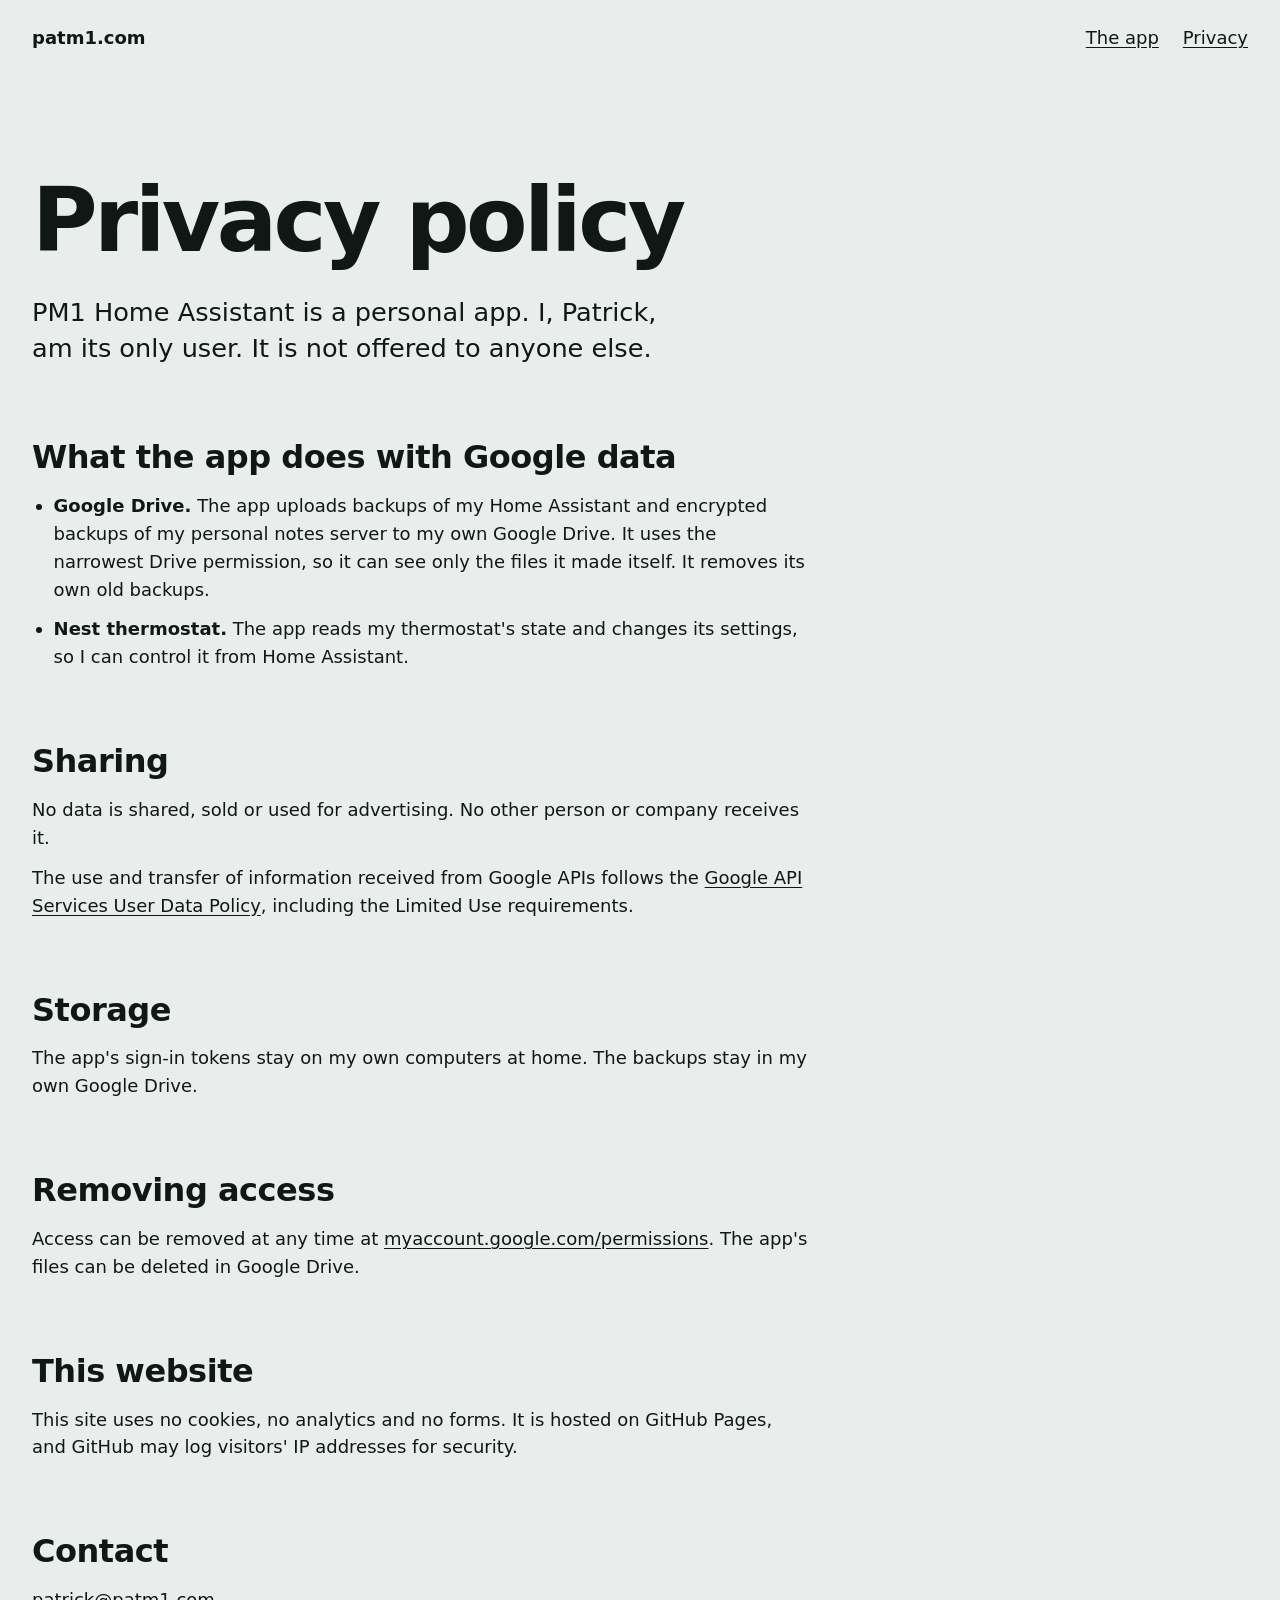
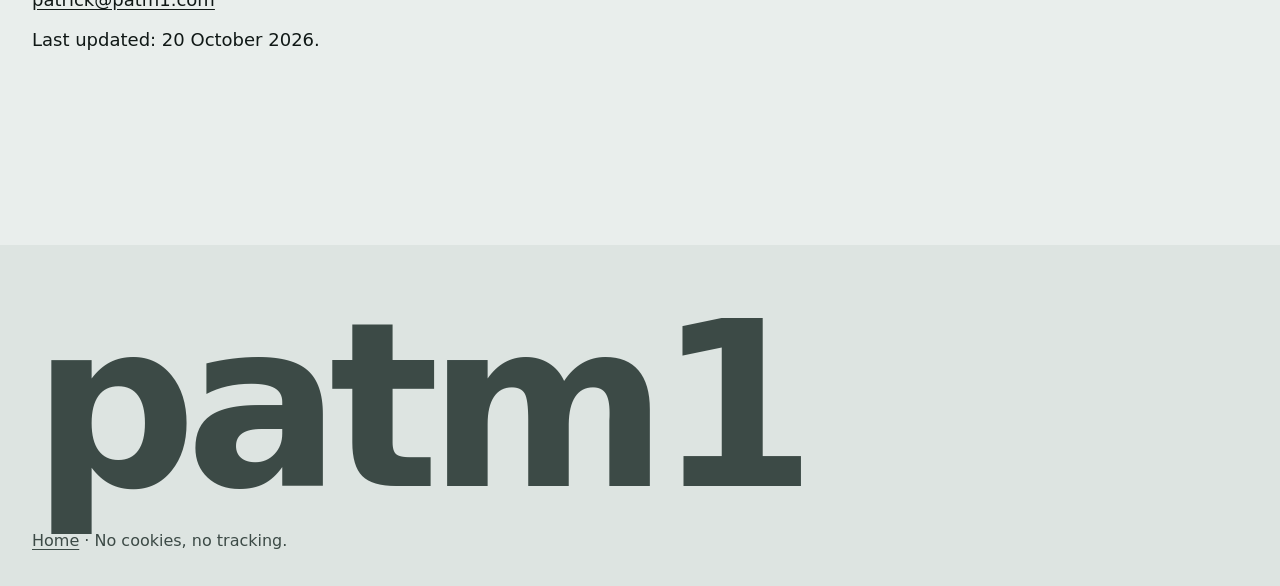
==== privacy.html @ c1d1663f "Phase 1: home page and privacy policy for patm1.com, so the Google app can be published (network-eng" ====
<!doctype html>
<html lang="en">
<head>
<meta charset="utf-8">
<meta name="viewport" content="width=device-width, initial-scale=1">
<title>Privacy policy · PM1 Home Assistant</title>
<meta name="description" content="Privacy policy for PM1 Home Assistant, a personal Google app used only by Patrick.">
<link rel="stylesheet" href="/style.css">
</head>
<body>
<header class="wrap bar">
  <a class="mark" href="/">patm1.com</a>
  <nav aria-label="Main">
    <a href="/#app">The app</a>
    <a href="/privacy.html" aria-current="page">Privacy</a>
  </nav>
</header>

<main class="wrap doc">
  <h1>Privacy policy</h1>
  <p class="lead">PM1 Home Assistant is a personal app. I, Patrick, am its only user. It is not offered to anyone else.</p>

  <section aria-labelledby="what">
    <h2 id="what">What the app does with Google data</h2>
    <ul>
      <li><strong>Google Drive.</strong> The app uploads backups of my Home Assistant and encrypted backups of my personal notes server to my own Google Drive. It uses the narrowest Drive permission, so it can see only the files it made itself. It removes its own old backups.</li>
      <li><strong>Nest thermostat.</strong> The app reads my thermostat's state and changes its settings, so I can control it from Home Assistant.</li>
    </ul>
  </section>

  <section aria-labelledby="share">
    <h2 id="share">Sharing</h2>
    <p>No data is shared, sold or used for advertising. No other person or company receives it.</p>
    <p>The use and transfer of information received from Google APIs follows the <a href="https://developers.google.com/terms/api-services-user-data-policy">Google API Services User Data Policy</a>, including the Limited Use requirements.</p>
  </section>

  <section aria-labelledby="store">
    <h2 id="store">Storage</h2>
    <p>The app's sign-in tokens stay on my own computers at home. The backups stay in my own Google Drive.</p>
  </section>

  <section aria-labelledby="remove">
    <h2 id="remove">Removing access</h2>
    <p>Access can be removed at any time at <a href="https://myaccount.google.com/permissions">myaccount.google.com/permissions</a>. The app's files can be deleted in Google Drive.</p>
  </section>

  <section aria-labelledby="site">
    <h2 id="site">This website</h2>
    <p>This site uses no cookies, no analytics and no forms. It is hosted on GitHub Pages, and GitHub may log visitors' IP addresses for security.</p>
  </section>

  <section aria-labelledby="contact">
    <h2 id="contact">Contact</h2>
    <p><a href="mailto:patrick@patm1.com">patrick@patm1.com</a></p>
    <p>Last updated: 20 October 2026.</p>
  </section>
</main>

<footer class="close">
  <div class="wrap">
    <p class="name">patm1</p>
    <p><a href="/">Home</a> · No cookies, no tracking.</p>
  </div>
</footer>
</body>
</html>
---- style.css ----
/* patm1.com. One typeface (the system face), one ground, one ink, one accent. */
:root {
  --ground: #e9eeec;
  --ground-2: #dde4e1;
  --ink: #101816;
  --ink-2: #3c4a46;
  --accent: #0a5c45;
  --on-accent: #ffffff;
  --field: #101816;
  --on-field: #e9eeec;
  --margin: clamp(16px, 4vw, 32px);
  --gap: clamp(96px, 14vw, 200px);
  --face: system-ui, -apple-system, "Segoe UI", Roboto, "Helvetica Neue", Arial, sans-serif;
}
@media (prefers-color-scheme: dark) {
  :root {
    --ground: #0f1614;
    --ground-2: #17201d;
    --ink: #e6ecea;
    --ink-2: #b4c0bc;
    --accent: #5fd0a8;
    --on-accent: #0f1614;
    --field: #e6ecea;
    --on-field: #0f1614;
  }
}

*, *::before, *::after { box-sizing: border-box; }
html { -webkit-text-size-adjust: 100%; }
body {
  margin: 0;
  background: var(--ground);
  color: var(--ink);
  font: 400 18px/1.55 var(--face);
}
a { color: inherit; text-underline-offset: 0.18em; }
a:hover { color: var(--accent); }
:focus-visible { outline: 3px solid var(--accent); outline-offset: 3px; }

.wrap { padding-inline: var(--margin); max-width: 1440px; margin-inline: auto; }

/* The bar: wordmark, two links. */
.bar { display: flex; justify-content: space-between; align-items: baseline; gap: 24px; padding-block: 24px; }
.bar .mark { font-weight: 700; text-decoration: none; }
.bar nav { display: flex; gap: 24px; }

/* First screen. */
.hero { padding-block: clamp(48px, 10vw, 140px) var(--gap); }
.hero h1 {
  margin: 0;
  font-size: clamp(40px, 10vw, 152px);
  line-height: 0.92;
  letter-spacing: -0.045em;
  font-weight: 800;
  max-width: 16ch;
}
.hero p { margin: 40px 0 0; font-size: clamp(20px, 2.2vw, 28px); line-height: 1.35; max-width: 34ch; }

/* The app, on a field of the ink colour. */
.app { background: var(--field); color: var(--on-field); padding-block: var(--gap); }
.app .grid { display: grid; gap: 48px; grid-template-columns: 1fr; }
@media (min-width: 900px) { .app .grid { grid-template-columns: 5fr 7fr; gap: 64px; } }
.app h2 { margin: 0; font-size: clamp(40px, 6vw, 88px); line-height: 0.95; letter-spacing: -0.035em; font-weight: 800; }
.app ul { list-style: none; margin: 0; padding: 0; display: grid; gap: 32px; }
.app li strong { display: block; font-size: clamp(22px, 2.4vw, 30px); line-height: 1.2; letter-spacing: -0.01em; }
.app li span { display: block; margin-top: 8px; max-width: 52ch; }
.app a { color: inherit; }

.button {
  display: inline-block; margin-top: 16px; padding: 14px 24px;
  background: var(--accent); color: var(--on-accent);
  font-weight: 700; text-decoration: none; border-radius: 0;
  transition: transform 120ms ease;
}
.button:hover { color: var(--on-accent); transform: translateY(-2px); }
.button:active { transform: translateY(0); }
@media (prefers-reduced-motion: reduce) { .button { transition: none; } .button:hover { transform: none; } }

/* Coming later. */
.later { padding-block: var(--gap); }
.later h2 { margin: 0 0 24px; font-size: clamp(32px, 4vw, 56px); line-height: 1; letter-spacing: -0.03em; font-weight: 800; }
.later p { margin: 0; max-width: 52ch; }

/* The close: the name at full width. */
.close { background: var(--ground-2); padding-block: 64px 32px; }
.close .name { margin: 0; font-size: clamp(64px, 18vw, 280px); line-height: 0.85; letter-spacing: -0.05em; font-weight: 800; }
.close p { margin: 24px 0 0; color: var(--ink-2); font-size: 16px; }

/* Privacy policy: a reading page. */
.doc { padding-block: clamp(48px, 8vw, 120px) var(--gap); }
.doc h1 { margin: 0; font-size: clamp(44px, 7vw, 104px); line-height: 0.95; letter-spacing: -0.04em; font-weight: 800; }
.doc .lead { margin: 32px 0 0; font-size: clamp(20px, 2vw, 26px); line-height: 1.4; max-width: 40ch; }
.doc section { margin-top: 72px; max-width: 68ch; }
.doc h2 { margin: 0 0 16px; font-size: clamp(24px, 2.6vw, 32px); line-height: 1.15; letter-spacing: -0.015em; font-weight: 800; }
.doc p, .doc li { margin: 0 0 12px; }
.doc ul { padding-left: 1.2em; margin: 0; }
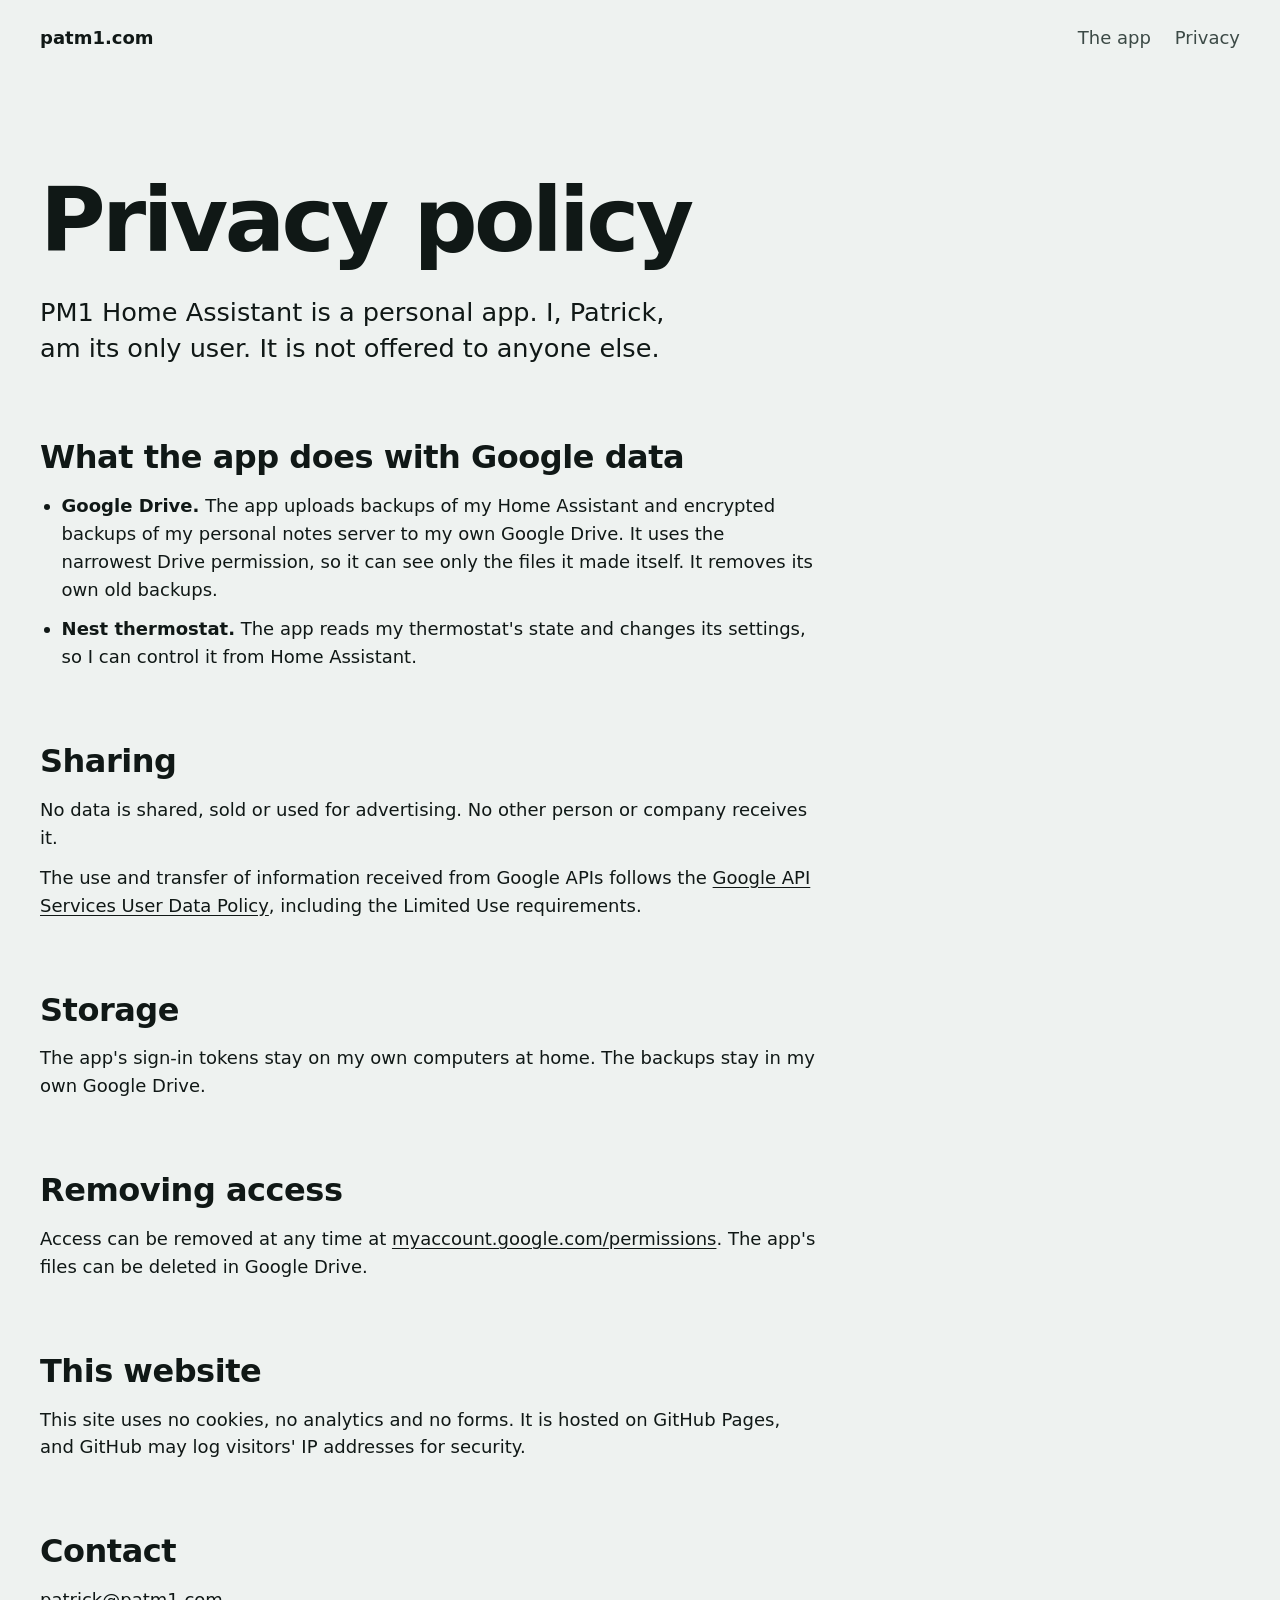
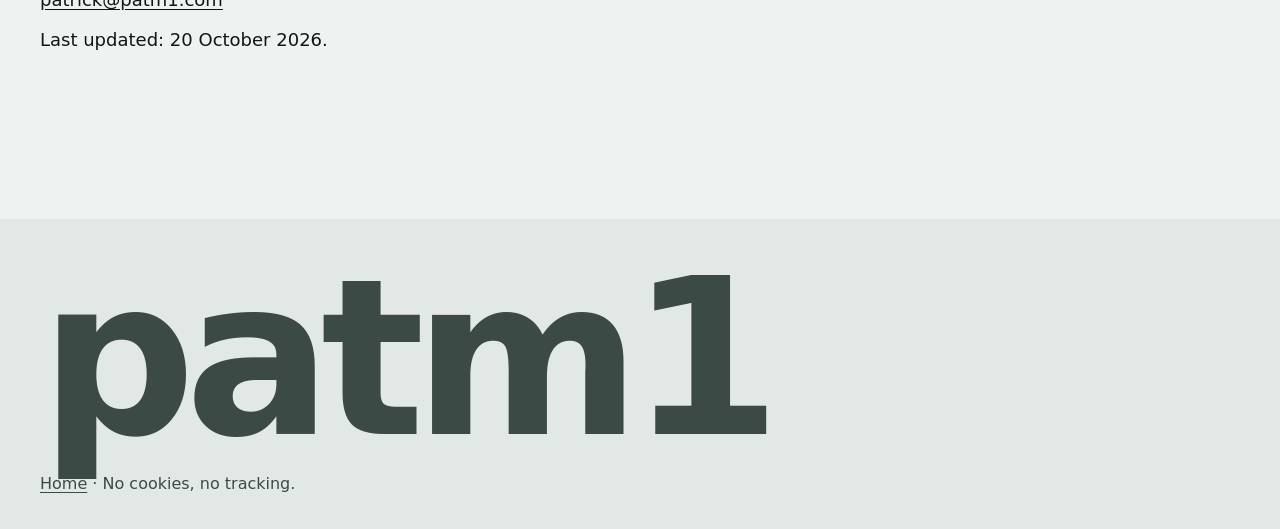
==== commit e69955ad: "Light and dark mode from the device setting, one stylesheet for both pages" ====
--- a/privacy.html
+++ b/privacy.html
@@ -5,7 +5,8 @@
 <meta name="viewport" content="width=device-width, initial-scale=1">
 <title>Privacy policy · PM1 Home Assistant</title>
 <meta name="description" content="Privacy policy for PM1 Home Assistant, a personal Google app used only by Patrick.">
-<link rel="stylesheet" href="/style.css">
+<meta name="color-scheme" content="light dark">
+<link rel="stylesheet" href="/site.css">
 </head>
 <body>
 <header class="wrap bar">
--- a/site.css
+++ b/site.css
@@ -0,0 +1,126 @@
+/* patm1.com, every page. One typeface (the system face), one ground, one ink, one accent.
+   Light by default; dark when the visitor's device asks for it. */
+:root {
+  color-scheme: light dark;
+  --ground: #eef2f0;
+  --surface: #e2e8e5;
+  --surface-2: #d6dedb;
+  --ink: #101816;
+  --ink-2: #3c4a46;
+  --accent: #0a5c45;
+  --on-accent: #ffffff;
+  --margin: clamp(16px, 4vw, 40px);
+  --gap: clamp(96px, 12vw, 192px);
+  --face: system-ui, -apple-system, "Segoe UI", Roboto, "Helvetica Neue", Arial, sans-serif;
+}
+@media (prefers-color-scheme: dark) {
+  :root {
+    --ground: #0b0f0e;
+    --surface: #121917;
+    --surface-2: #19221f;
+    --ink: #e7eeeb;
+    --ink-2: #a3b1ac;
+    --accent: #37d391;
+    --on-accent: #06110c;
+  }
+}
+
+*, *::before, *::after { box-sizing: border-box; }
+html { -webkit-text-size-adjust: 100%; scroll-behavior: smooth; }
+@media (prefers-reduced-motion: reduce) { html { scroll-behavior: auto; } }
+body {
+  margin: 0;
+  background: var(--ground);
+  color: var(--ink);
+  font: 400 18px/1.55 var(--face);
+  font-variant-numeric: tabular-nums;
+}
+a { color: inherit; text-underline-offset: 0.18em; }
+a:hover { color: var(--accent); }
+:focus-visible { outline: 3px solid var(--accent); outline-offset: 3px; }
+h1, h2, h3 { margin: 0; font-weight: 800; }
+
+.wrap { padding-inline: var(--margin); max-width: 1440px; margin-inline: auto; }
+
+/* The bar: wordmark, four links. */
+.bar { display: flex; flex-wrap: wrap; justify-content: space-between; align-items: baseline; gap: 12px 24px; padding-block: 24px; }
+.bar .mark { font-weight: 800; text-decoration: none; }
+.bar nav { display: flex; flex-wrap: wrap; gap: 8px 24px; }
+@media (max-width: 480px) { .bar nav { gap: 8px 16px; font-size: 17px; } }
+.bar nav a { text-decoration: none; color: var(--ink-2); }
+.bar nav a:hover { color: var(--accent); }
+
+/* First screen: the name, the role, the sentence, then the figures as a status band. */
+.hero { padding-block: clamp(48px, 9vw, 128px) 0; }
+.hero h1 { font-size: clamp(48px, 9.5vw, 156px); line-height: 0.9; letter-spacing: -0.045em; max-width: 9ch; }
+.hero .role { margin: 32px 0 0; font-size: clamp(20px, 2.2vw, 30px); line-height: 1.3; font-weight: 700; color: var(--accent); max-width: 40ch; }
+.hero .lead { margin: 20px 0 0; font-size: clamp(20px, 2.2vw, 30px); line-height: 1.35; max-width: 38ch; }
+.hero blockquote { margin: 40px 0 0; font-size: clamp(18px, 1.6vw, 22px); color: var(--ink-2); max-width: 46ch; }
+.hero blockquote b { color: var(--ink); font-weight: 700; }
+
+.status { margin-top: clamp(56px, 8vw, 112px); background: var(--surface); }
+.status dl { margin: 0; padding-inline: 0; display: grid; grid-template-columns: repeat(2, 1fr); }
+@media (min-width: 900px) { .status dl { grid-template-columns: repeat(4, 1fr); } }
+.status div { padding: 28px var(--margin); }
+.status div:nth-child(even) { background: var(--surface-2); }
+.status dt { color: var(--ink-2); font-size: 16px; }
+.status dd { white-space: nowrap; margin: 4px 0 0; font-size: clamp(32px, 4vw, 56px); line-height: 1; font-weight: 800; letter-spacing: -0.03em; }
+.status dd span { display: inline-block; width: 0.3em; height: 0.3em; margin-right: 0.25em; vertical-align: 0.25em; background: var(--accent); border-radius: 50%; }
+
+/* Section headings. */
+.section { padding-block: var(--gap) 0; }
+.section > .wrap > h2 { font-size: clamp(40px, 6vw, 96px); line-height: 0.95; letter-spacing: -0.04em; margin-bottom: clamp(32px, 4vw, 56px); }
+
+/* Experience: the role on the left, the work on the right. */
+.job { display: grid; gap: 16px 64px; grid-template-columns: 1fr; padding-block: 40px; }
+.job + .job { background: transparent; }
+@media (min-width: 960px) { .job { grid-template-columns: 4fr 8fr; } }
+.job h3 { font-size: clamp(24px, 2.4vw, 34px); line-height: 1.1; letter-spacing: -0.02em; }
+.job .meta { margin: 8px 0 0; color: var(--ink-2); }
+.job .meta strong { color: var(--ink); font-weight: 700; display: block; }
+.job .scope { margin: 0 0 20px; font-size: 20px; line-height: 1.45; }
+.job ul { margin: 0; padding-left: 1.1em; display: grid; gap: 10px; max-width: 72ch; }
+.job li::marker { color: var(--accent); }
+.job.lead-job { background: var(--surface); margin-inline: calc(var(--margin) * -1); padding-inline: var(--margin); padding-block: 48px; }
+.award { margin: 24px 0 0; font-weight: 700; }
+.award span { color: var(--accent); }
+
+/* Home lab: a field of the accent colour. */
+.lab { margin-top: var(--gap); background: var(--accent); color: var(--on-accent); padding-block: var(--gap); }
+.lab .grid { display: grid; gap: 32px 64px; grid-template-columns: 1fr; }
+@media (min-width: 960px) { .lab .grid { grid-template-columns: 5fr 7fr; } }
+.lab h2 { font-size: clamp(56px, 10vw, 168px); line-height: 0.85; letter-spacing: -0.05em; }
+.lab .lead { margin: 24px 0 0; font-size: clamp(20px, 2vw, 28px); line-height: 1.35; font-weight: 700; max-width: 26ch; }
+.lab ul { margin: 0; padding-left: 1.1em; display: grid; gap: 14px; font-size: 19px; }
+.lab a { color: inherit; }
+.lab :focus-visible { outline-color: var(--on-accent); }
+
+/* Skills: four rows, the area on the left. */
+.skills dl { margin: 0; display: grid; gap: 0; }
+.skills .row { display: grid; grid-template-columns: 1fr; gap: 4px 64px; padding: 24px var(--margin); margin-inline: calc(var(--margin) * -1); }
+.skills .row:nth-child(odd) { background: var(--surface); }
+@media (min-width: 960px) { .skills .row { grid-template-columns: 4fr 8fr; } }
+.skills dt { font-weight: 800; font-size: 22px; }
+.skills dd { margin: 0; font-size: 20px; }
+
+/* Contact: the address set large. */
+.contact h2 { font-size: clamp(40px, 6vw, 96px); line-height: 0.95; letter-spacing: -0.04em; margin-bottom: 32px; }
+.contact { padding-block: var(--gap); }
+.contact .mail { display: inline-block; font-size: clamp(32px, 6.5vw, 104px); line-height: 1; font-weight: 800; letter-spacing: -0.04em; text-decoration: none; transition: color 120ms ease; }
+.contact .mail:hover { color: var(--accent); }
+.contact p { margin: 24px 0 0; font-size: 20px; }
+@media (prefers-reduced-motion: reduce) { .contact .mail { transition: none; } }
+
+/* The close. */
+.close { background: var(--surface); padding-block: 48px 32px; }
+.close .name { margin: 0; font-size: clamp(64px, 17vw, 272px); line-height: 0.85; letter-spacing: -0.05em; font-weight: 800; }
+.close p { margin: 20px 0 0; color: var(--ink-2); font-size: 16px; max-width: 80ch; }
+
+/* Privacy policy: a reading page. */
+.doc { padding-block: clamp(48px, 8vw, 120px) var(--gap); }
+.doc h1 { font-size: clamp(44px, 7vw, 104px); line-height: 0.95; letter-spacing: -0.04em; }
+.doc .lead { margin: 32px 0 0; font-size: clamp(20px, 2vw, 26px); line-height: 1.4; max-width: 40ch; }
+.doc section { margin-top: 72px; max-width: 68ch; }
+.doc h2 { margin: 0 0 16px; font-size: clamp(24px, 2.6vw, 32px); line-height: 1.15; letter-spacing: -0.015em; }
+.doc p, .doc li { margin: 0 0 12px; }
+.doc ul { padding-left: 1.2em; margin: 0; }
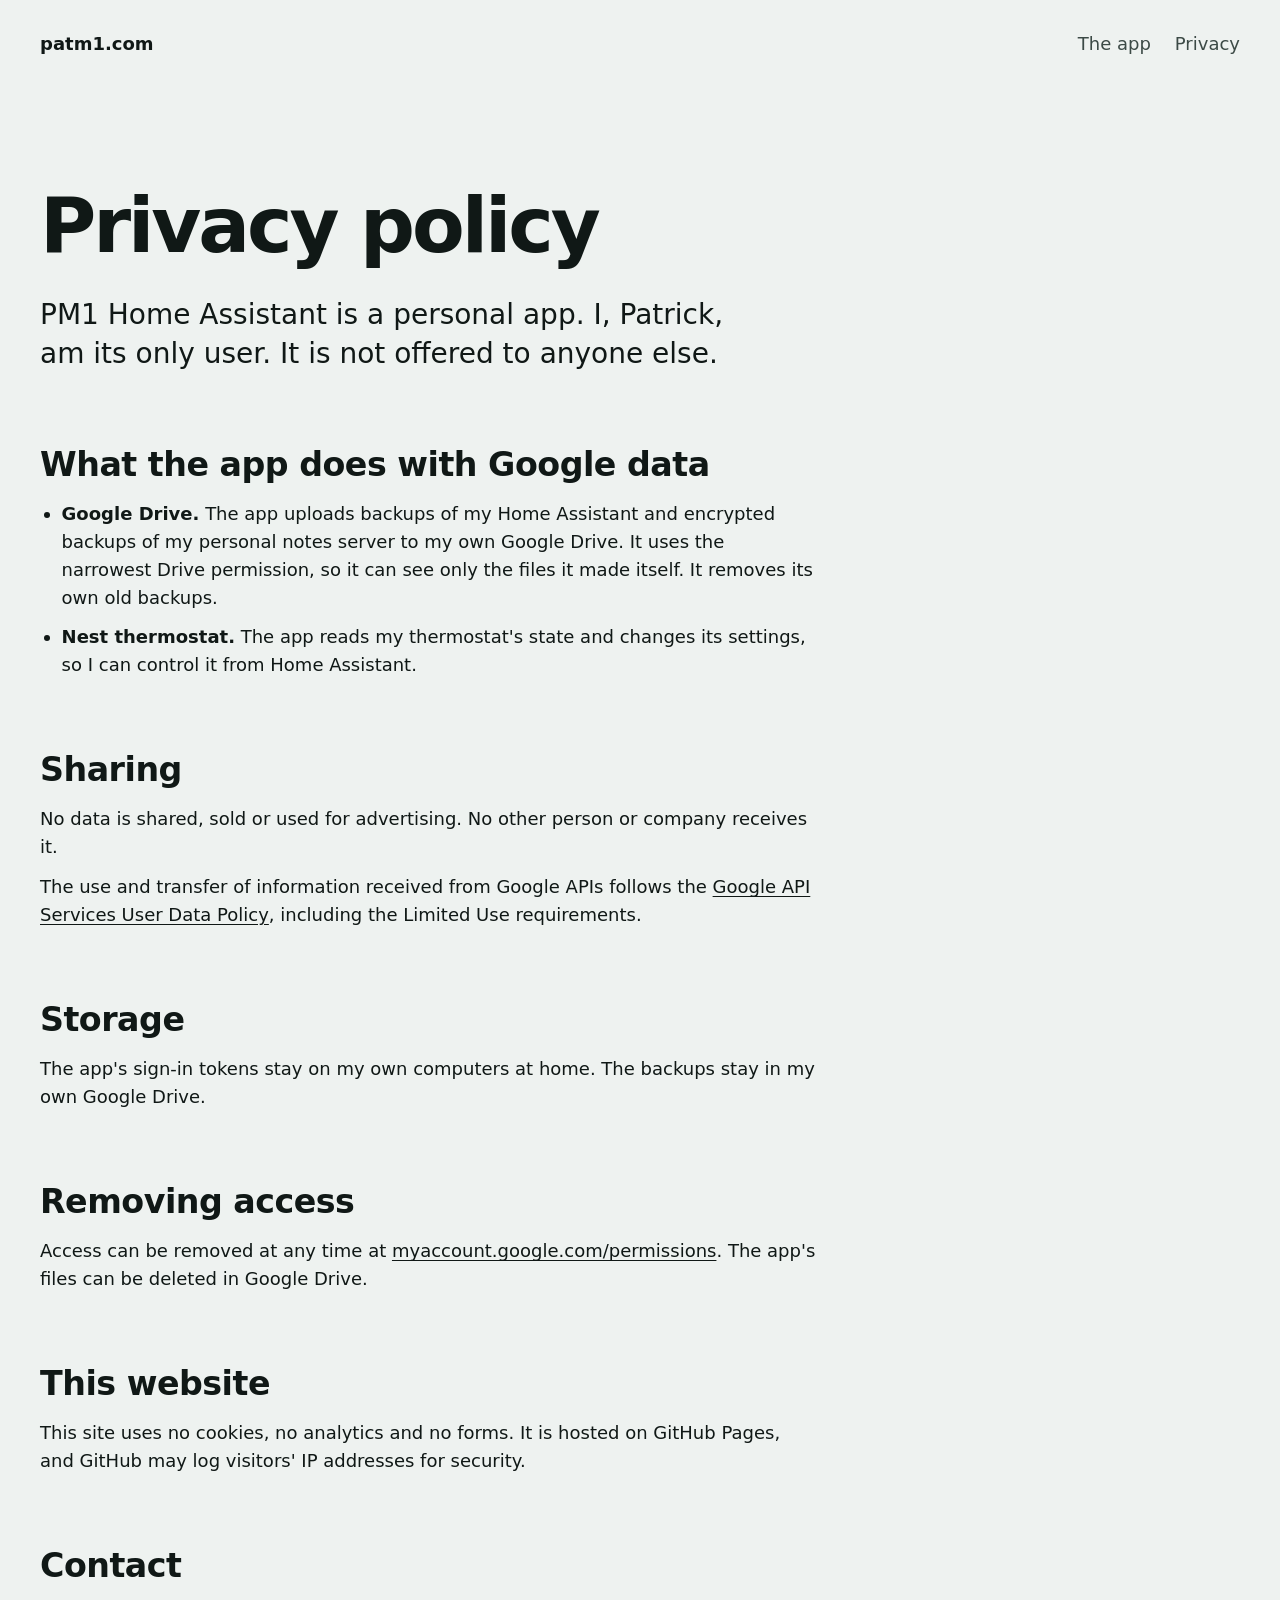
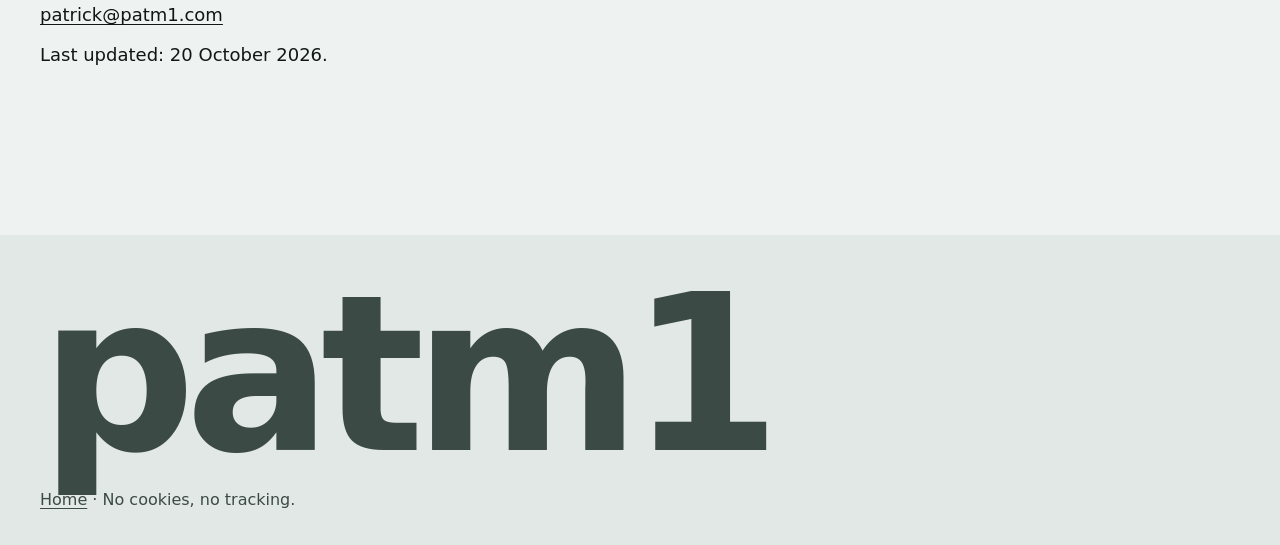
==== commit 268de784: "Skip-to-content link on both pages for keyboard and screen reader users" ====
--- a/privacy.html
+++ b/privacy.html
@@ -9,6 +9,7 @@
 <link rel="stylesheet" href="/site.css">
 </head>
 <body>
+<a class="skip" href="#main">Skip to content</a>
 <header class="wrap bar">
   <a class="mark" href="/">patm1.com</a>
   <nav aria-label="Main">
@@ -17,7 +18,7 @@
   </nav>
 </header>
 
-<main class="wrap doc">
+<main class="wrap doc" id="main">
   <h1>Privacy policy</h1>
   <p class="lead">PM1 Home Assistant is a personal app. I, Patrick, am its only user. It is not offered to anyone else.</p>
 
--- a/site.css
+++ b/site.css
@@ -12,6 +12,14 @@
   --margin: clamp(16px, 4vw, 40px);
   --gap: clamp(96px, 12vw, 192px);
   --face: system-ui, -apple-system, "Segoe UI", Roboto, "Helvetica Neue", Arial, sans-serif;
+  /* The type scale: every size on the site is one of these. */
+  --small: 16px;
+  --text: 18px;
+  --statement: clamp(20px, 2.2vw, 28px);
+  --title: clamp(24px, 2.6vw, 34px);
+  --figure: clamp(32px, 4vw, 56px);
+  --display: clamp(36px, 6vw, 96px);
+  --hero: clamp(48px, 9.5vw, 156px);
 }
 @media (prefers-color-scheme: dark) {
   :root {
@@ -32,30 +40,35 @@
   margin: 0;
   background: var(--ground);
   color: var(--ink);
-  font: 400 18px/1.55 var(--face);
+  font: 400 var(--text)/1.55 var(--face);
   font-variant-numeric: tabular-nums;
 }
 a { color: inherit; text-underline-offset: 0.18em; }
 a:hover { color: var(--accent); }
 :focus-visible { outline: 3px solid var(--accent); outline-offset: 3px; }
-h1, h2, h3 { margin: 0; font-weight: 800; }
+h1, h2, h3 { margin: 0; font-weight: 800; text-wrap: balance; }
 
 .wrap { padding-inline: var(--margin); max-width: 1440px; margin-inline: auto; }
+
+/* Skip link: hidden until a keyboard user tabs to it. */
+.skip { position: absolute; left: var(--margin); top: -100px; padding: 12px 16px; background: var(--accent); color: var(--on-accent); font-weight: 700; text-decoration: none; }
+.skip:focus { top: 12px; }
+.skip:hover { color: var(--on-accent); }
 
 /* The bar: wordmark, four links. */
 .bar { display: flex; flex-wrap: wrap; justify-content: space-between; align-items: baseline; gap: 12px 24px; padding-block: 24px; }
 .bar .mark { font-weight: 800; text-decoration: none; }
 .bar nav { display: flex; flex-wrap: wrap; gap: 8px 24px; }
-@media (max-width: 480px) { .bar nav { gap: 8px 16px; font-size: 17px; } }
-.bar nav a { text-decoration: none; color: var(--ink-2); }
+@media (max-width: 480px) { .bar nav { gap: 8px 16px; } }
+.bar nav a { text-decoration: none; color: var(--ink-2); padding-block: 6px; }
 .bar nav a:hover { color: var(--accent); }
 
 /* First screen: the name, the role, the sentence, then the figures as a status band. */
 .hero { padding-block: clamp(48px, 9vw, 128px) 0; }
-.hero h1 { font-size: clamp(48px, 9.5vw, 156px); line-height: 0.9; letter-spacing: -0.045em; max-width: 9ch; }
-.hero .role { margin: 32px 0 0; font-size: clamp(20px, 2.2vw, 30px); line-height: 1.3; font-weight: 700; color: var(--accent); max-width: 40ch; }
-.hero .lead { margin: 20px 0 0; font-size: clamp(20px, 2.2vw, 30px); line-height: 1.35; max-width: 38ch; }
-.hero blockquote { margin: 40px 0 0; font-size: clamp(18px, 1.6vw, 22px); color: var(--ink-2); max-width: 46ch; }
+.hero h1 { font-size: var(--hero); line-height: 0.9; letter-spacing: -0.045em; max-width: 9ch; }
+.hero .role { margin: 32px 0 0; font-size: var(--statement); line-height: 1.3; font-weight: 700; color: var(--accent); max-width: 40ch; }
+.hero .lead { margin: 20px 0 0; font-size: var(--statement); line-height: 1.35; max-width: 38ch; }
+.hero blockquote { margin: 40px 0 0; color: var(--ink-2); max-width: 46ch; }
 .hero blockquote b { color: var(--ink); font-weight: 700; }
 
 .status { margin-top: clamp(56px, 8vw, 112px); background: var(--surface); }
@@ -63,23 +76,22 @@
 @media (min-width: 900px) { .status dl { grid-template-columns: repeat(4, 1fr); } }
 .status div { padding: 28px var(--margin); }
 .status div:nth-child(even) { background: var(--surface-2); }
-.status dt { color: var(--ink-2); font-size: 16px; }
-.status dd { white-space: nowrap; margin: 4px 0 0; font-size: clamp(32px, 4vw, 56px); line-height: 1; font-weight: 800; letter-spacing: -0.03em; }
+.status dt { color: var(--ink-2); font-size: var(--small); }
+.status dd { white-space: nowrap; margin: 4px 0 0; font-size: var(--figure); line-height: 1; font-weight: 800; letter-spacing: -0.03em; }
 .status dd span { display: inline-block; width: 0.3em; height: 0.3em; margin-right: 0.25em; vertical-align: 0.25em; background: var(--accent); border-radius: 50%; }
 
 /* Section headings. */
 .section { padding-block: var(--gap) 0; }
-.section > .wrap > h2 { font-size: clamp(40px, 6vw, 96px); line-height: 0.95; letter-spacing: -0.04em; margin-bottom: clamp(32px, 4vw, 56px); }
+.section > .wrap > h2 { font-size: var(--display); line-height: 0.95; letter-spacing: -0.04em; margin-bottom: clamp(32px, 4vw, 56px); }
 
 /* Experience: the role on the left, the work on the right. */
 .job { display: grid; gap: 16px 64px; grid-template-columns: 1fr; padding-block: 40px; }
-.job + .job { background: transparent; }
 @media (min-width: 960px) { .job { grid-template-columns: 4fr 8fr; } }
-.job h3 { font-size: clamp(24px, 2.4vw, 34px); line-height: 1.1; letter-spacing: -0.02em; }
+.job h3 { font-size: var(--title); line-height: 1.1; letter-spacing: -0.02em; }
 .job .meta { margin: 8px 0 0; color: var(--ink-2); }
 .job .meta strong { color: var(--ink); font-weight: 700; display: block; }
-.job .scope { margin: 0 0 20px; font-size: 20px; line-height: 1.45; }
-.job ul { margin: 0; padding-left: 1.1em; display: grid; gap: 10px; max-width: 72ch; }
+.job .scope { margin: 0 0 20px; font-size: var(--statement); line-height: 1.4; max-width: 46ch; }
+.job ul { margin: 0; padding-left: 1.1em; display: grid; gap: 12px; max-width: 72ch; }
 .job li::marker { color: var(--accent); }
 .job.lead-job { background: var(--surface); margin-inline: calc(var(--margin) * -1); padding-inline: var(--margin); padding-block: 48px; }
 .award { margin: 24px 0 0; font-weight: 700; }
@@ -89,9 +101,9 @@
 .lab { margin-top: var(--gap); background: var(--accent); color: var(--on-accent); padding-block: var(--gap); }
 .lab .grid { display: grid; gap: 32px 64px; grid-template-columns: 1fr; }
 @media (min-width: 960px) { .lab .grid { grid-template-columns: 5fr 7fr; } }
-.lab h2 { font-size: clamp(56px, 10vw, 168px); line-height: 0.85; letter-spacing: -0.05em; }
-.lab .lead { margin: 24px 0 0; font-size: clamp(20px, 2vw, 28px); line-height: 1.35; font-weight: 700; max-width: 26ch; }
-.lab ul { margin: 0; padding-left: 1.1em; display: grid; gap: 14px; font-size: 19px; }
+.lab h2 { font-size: var(--hero); line-height: 0.85; letter-spacing: -0.05em; }
+.lab .lead { margin: 24px 0 0; font-size: var(--statement); line-height: 1.35; font-weight: 700; max-width: 26ch; }
+.lab ul { margin: 0; padding-left: 1.1em; display: grid; gap: 14px; }
 .lab a { color: inherit; }
 .lab :focus-visible { outline-color: var(--on-accent); }
 
@@ -100,27 +112,27 @@
 .skills .row { display: grid; grid-template-columns: 1fr; gap: 4px 64px; padding: 24px var(--margin); margin-inline: calc(var(--margin) * -1); }
 .skills .row:nth-child(odd) { background: var(--surface); }
 @media (min-width: 960px) { .skills .row { grid-template-columns: 4fr 8fr; } }
-.skills dt { font-weight: 800; font-size: 22px; }
-.skills dd { margin: 0; font-size: 20px; }
+.skills dt { font-weight: 800; font-size: var(--statement); }
+.skills dd { margin: 0; }
 
 /* Contact: the address set large. */
-.contact h2 { font-size: clamp(40px, 6vw, 96px); line-height: 0.95; letter-spacing: -0.04em; margin-bottom: 32px; }
+.contact h2 { font-size: var(--display); line-height: 0.95; letter-spacing: -0.04em; margin-bottom: 32px; }
 .contact { padding-block: var(--gap); }
-.contact .mail { display: inline-block; font-size: clamp(32px, 6.5vw, 104px); line-height: 1; font-weight: 800; letter-spacing: -0.04em; text-decoration: none; transition: color 120ms ease; }
+.contact .mail { display: inline-block; max-width: 100%; overflow-wrap: anywhere; font-size: var(--display); line-height: 1; font-weight: 800; letter-spacing: -0.04em; text-decoration: none; transition: color 120ms ease; }
 .contact .mail:hover { color: var(--accent); }
-.contact p { margin: 24px 0 0; font-size: 20px; }
+.contact p { margin: 24px 0 0; }
 @media (prefers-reduced-motion: reduce) { .contact .mail { transition: none; } }
 
-/* The close. */
+/* The close: the name at full width. */
 .close { background: var(--surface); padding-block: 48px 32px; }
 .close .name { margin: 0; font-size: clamp(64px, 17vw, 272px); line-height: 0.85; letter-spacing: -0.05em; font-weight: 800; }
-.close p { margin: 20px 0 0; color: var(--ink-2); font-size: 16px; max-width: 80ch; }
+.close p { margin: 20px 0 0; color: var(--ink-2); font-size: var(--small); max-width: 80ch; }
 
 /* Privacy policy: a reading page. */
 .doc { padding-block: clamp(48px, 8vw, 120px) var(--gap); }
-.doc h1 { font-size: clamp(44px, 7vw, 104px); line-height: 0.95; letter-spacing: -0.04em; }
-.doc .lead { margin: 32px 0 0; font-size: clamp(20px, 2vw, 26px); line-height: 1.4; max-width: 40ch; }
+.doc h1 { font-size: var(--display); line-height: 0.95; letter-spacing: -0.04em; }
+.doc .lead { margin: 32px 0 0; font-size: var(--statement); line-height: 1.4; max-width: 40ch; }
 .doc section { margin-top: 72px; max-width: 68ch; }
-.doc h2 { margin: 0 0 16px; font-size: clamp(24px, 2.6vw, 32px); line-height: 1.15; letter-spacing: -0.015em; }
+.doc h2 { margin: 0 0 16px; font-size: var(--title); line-height: 1.15; letter-spacing: -0.015em; }
 .doc p, .doc li { margin: 0 0 12px; }
 .doc ul { padding-left: 1.2em; margin: 0; }
